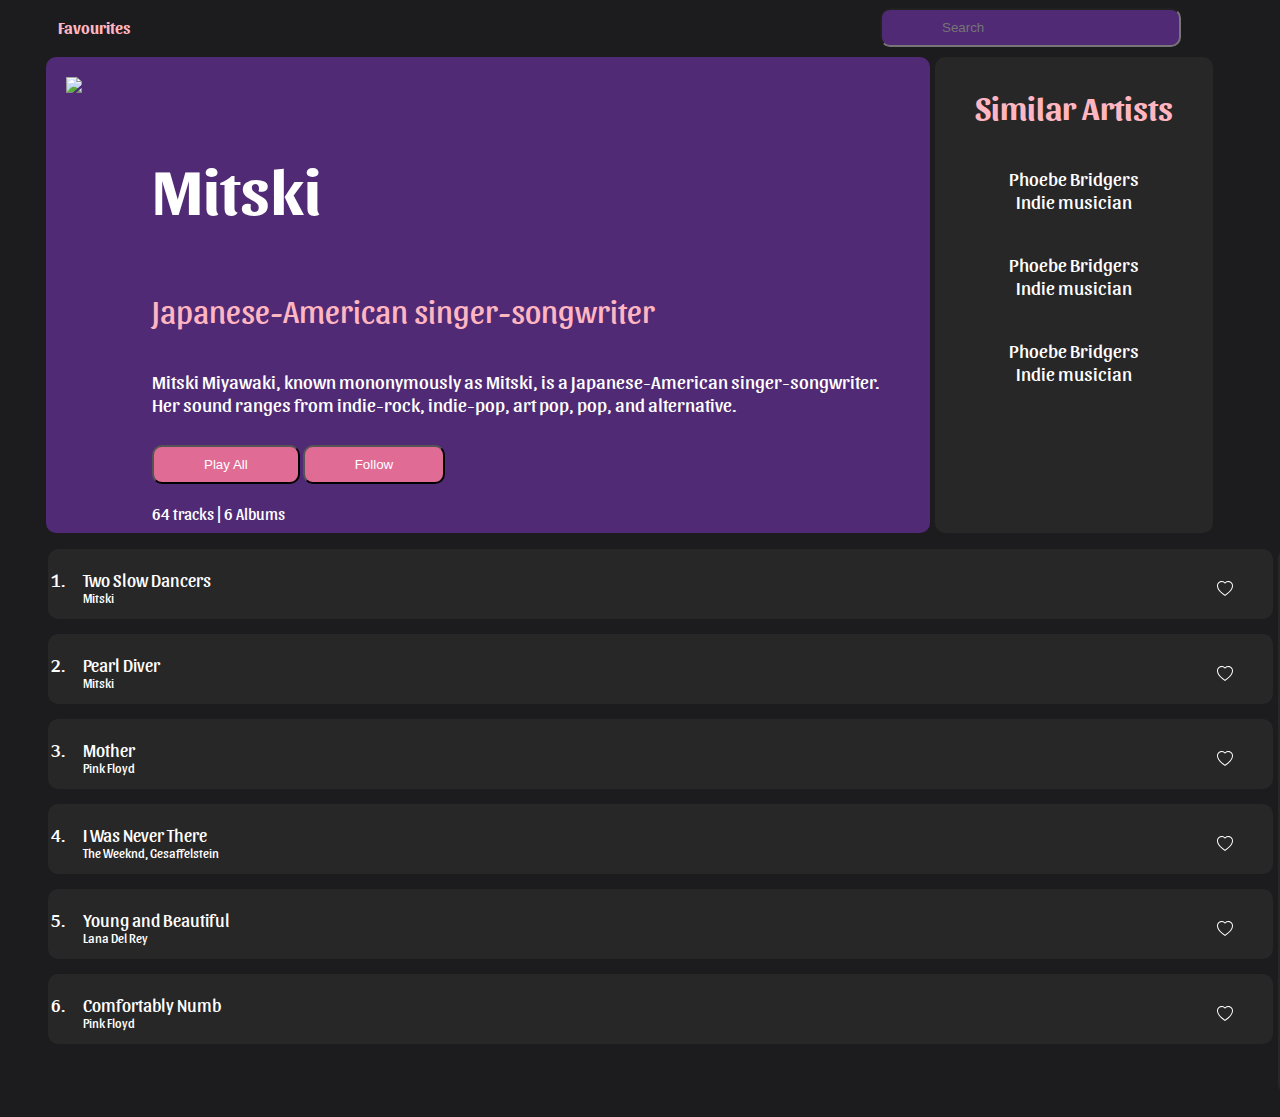
==== index.html @ 054924de "namechange1" ====
<!DOCTYPE html>
<html lang="en">

<head>
    <title>music player</title>
    <link rel="stylesheet" href="musicp.css">
</head>

<body>
    <div style="display: flex;">
        <div id="fav">
            <b>Favourites</b>
        </div>
        <div id="search">
            <input type="text" placeholder="Search">
        </div>

        <div id="bell">

        </div>

        <div id="icon">
            <img src="">
        </div>


    </div>
    

    <div style="display: flex;">
        <div style="display: flex;" class="maininfo">
            <div id="img">
                <img src="https://i.redd.it/0oanknqkusr71.png">
            </div>

            <div id="main">
                <div id="info">
                    <h1>Mitski</h1>
                </div>
                <div id="info1">
                    Japanese-American singer-songwriter
                </div>
                <div id="info2">
                    Mitski Miyawaki, known mononymously as Mitski, is a Japanese-American singer-songwriter.<br>
                    Her sound ranges from indie-rock, indie-pop, art pop, pop, and alternative.
                </div>
                    
                

                <div id="button">
                    <button name="Play All">Play All</button>
                    <button>Follow</button>

                </div>
                <div id="tracks">
                    64 tracks |
                    6 Albums
                </div>
            </div>
        </div>

        <div id="sim">
            <div id="simi">
                <b>Similar Artists</b>
            </div>

            <div id="ph1">
                <!-- <div class="imges">
                    <img
                        <!-- src="https://s3.amazonaws.com/thumbnails.thecrimson.com/photos/2020/06/28/114108_1345084.jpg.1500x1500_q95_crop-smart_upscale.jpg"> -->
                <!-- </div> -->
                
                Phoebe Bridgers<br>
                Indie musician
            </div>
            <div id="ph2">
                <!-- <div class="imges">
                    <img -->
                <!-- src="https://s3.amazonaws.com/thumbnails.thecrimson.com/photos/2020/06/28/114108_1345084.jpg.1500x1500_q95_crop-smart_upscale.jpg">
                </div> -->
                

                Phoebe Bridgers<br>
                Indie musician
            </div>
            <div id="ph3">
                <!-- <div class="imges">
                    <img
                         src="https://s3.amazonaws.com/thumbnails.thecrimson.com/photos/2020/06/28/114108_1345084.jpg.1500x1500_q95_crop-smart_upscale.jpg"> -->
                <!-- </div>   -->

                
                Phoebe Bridgers<br>
                Indie musician
            </div>
        </div>
    </div>

    <div style="display: flex;">

        <div id="songs">
            <ol type="1 ">

                <div id="song1">
                    <div class="btn">
                    
                        <svg xmlns="http://www.w3.org/2000/svg" width="16" height="16" fill="currentColor" class="bi bi-heart" viewBox="0 0 16 16">
                            <path d="m8 2.748-.717-.737C5.6.281 2.514.878 1.4 3.053c-.523 1.023-.641 2.5.314 4.385.92 1.815 2.834 3.989 6.286 6.357 3.452-2.368 5.365-4.542 6.286-6.357.955-1.886.838-3.362.314-4.385C13.486.878 10.4.28 8.717 2.01L8 2.748zM8 15C-7.333 4.868 3.279-3.04 7.824 1.143c.06.055.119.112.176.171a3.12 3.12 0 0 1 .176-.17C12.72-3.042 23.333 4.867 8 15z"/>
                          </svg>
                    </div>
                    <li style="padding-left: 15px;">


                        Two Slow Dancers<br>
                        <div class="smal">
                            Mitski
                        </div>
                        
                    </li>
                </div>


                <div id="song2">
                    <div class="btn">
                    
                        <svg xmlns="http://www.w3.org/2000/svg" width="16" height="16" fill="currentColor" class="bi bi-heart" viewBox="0 0 16 16">
                            <path d="m8 2.748-.717-.737C5.6.281 2.514.878 1.4 3.053c-.523 1.023-.641 2.5.314 4.385.92 1.815 2.834 3.989 6.286 6.357 3.452-2.368 5.365-4.542 6.286-6.357.955-1.886.838-3.362.314-4.385C13.486.878 10.4.28 8.717 2.01L8 2.748zM8 15C-7.333 4.868 3.279-3.04 7.824 1.143c.06.055.119.112.176.171a3.12 3.12 0 0 1 .176-.17C12.72-3.042 23.333 4.867 8 15z"/>
                          </svg>
                    </div>
                    <li style="padding-left: 15px;">

                        Pearl Diver<br>
                        <div class="smal">
                            Mitski
                        </div>
                        
                    </li>
                </div>


                <div id="song3">
                    <div class="btn">
                    
                        <svg xmlns="http://www.w3.org/2000/svg" width="16" height="16" fill="currentColor" class="bi bi-heart" viewBox="0 0 16 16">
                            <path d="m8 2.748-.717-.737C5.6.281 2.514.878 1.4 3.053c-.523 1.023-.641 2.5.314 4.385.92 1.815 2.834 3.989 6.286 6.357 3.452-2.368 5.365-4.542 6.286-6.357.955-1.886.838-3.362.314-4.385C13.486.878 10.4.28 8.717 2.01L8 2.748zM8 15C-7.333 4.868 3.279-3.04 7.824 1.143c.06.055.119.112.176.171a3.12 3.12 0 0 1 .176-.17C12.72-3.042 23.333 4.867 8 15z"/>
                          </svg>
                    </div>
                    <li style="padding-left: 15px;">
                        Mother<br>
                        <div class="smal">
                            Pink Floyd
                        </div>
                        
                    </li>
                </div>


                <div id="song4">
                    <div class="btn">
                    
                        <svg xmlns="http://www.w3.org/2000/svg" width="16" height="16" fill="currentColor" class="bi bi-heart" viewBox="0 0 16 16">
                            <path d="m8 2.748-.717-.737C5.6.281 2.514.878 1.4 3.053c-.523 1.023-.641 2.5.314 4.385.92 1.815 2.834 3.989 6.286 6.357 3.452-2.368 5.365-4.542 6.286-6.357.955-1.886.838-3.362.314-4.385C13.486.878 10.4.28 8.717 2.01L8 2.748zM8 15C-7.333 4.868 3.279-3.04 7.824 1.143c.06.055.119.112.176.171a3.12 3.12 0 0 1 .176-.17C12.72-3.042 23.333 4.867 8 15z"/>
                          </svg>
                    </div>
                    <li style="padding-left: 15px;" >
                        I Was Never There<br>
                        <div class="smal">
                            The Weeknd, Gesaffelstein
                        </div>
                        
                    </li>
                </div>
                </li>

                <div id="song5">
                    <div class="btn">
                    
                        <svg xmlns="http://www.w3.org/2000/svg" width="16" height="16" fill="currentColor" class="bi bi-heart" viewBox="0 0 16 16">
                            <path d="m8 2.748-.717-.737C5.6.281 2.514.878 1.4 3.053c-.523 1.023-.641 2.5.314 4.385.92 1.815 2.834 3.989 6.286 6.357 3.452-2.368 5.365-4.542 6.286-6.357.955-1.886.838-3.362.314-4.385C13.486.878 10.4.28 8.717 2.01L8 2.748zM8 15C-7.333 4.868 3.279-3.04 7.824 1.143c.06.055.119.112.176.171a3.12 3.12 0 0 1 .176-.17C12.72-3.042 23.333 4.867 8 15z"/>
                          </svg>
                    </div>
                    <li style="padding-left: 15px;">
                        Young and Beautiful<br>
                        <div class="smal">
                            Lana Del Rey
                        </div>
                        
                    </li>
                </div>


                <div id="song6">
                    <div class="btn">
                    
                        <svg xmlns="http://www.w3.org/2000/svg" width="16" height="16" fill="currentColor" class="bi bi-heart" viewBox="0 0 16 16" onclick="changeRed()">
                            <path d="m8 2.748-.717-.737C5.6.281 2.514.878 1.4 3.053c-.523 1.023-.641 2.5.314 4.385.92 1.815 2.834 3.989 6.286 6.357 3.452-2.368 5.365-4.542 6.286-6.357.955-1.886.838-3.362.314-4.385C13.486.878 10.4.28 8.717 2.01L8 2.748zM8 15C-7.333 4.868 3.279-3.04 7.824 1.143c.06.055.119.112.176.171a3.12 3.12 0 0 1 .176-.17C12.72-3.042 23.333 4.867 8 15z"/>
                        </svg>
                    </div>
                    <li style="padding-left: 15px;">
                        Comfortably Numb<br>
                        <div class="smal">
                            Pink Floyd
                        </div>
                        
                    </li>
                
                
                    
                </div>

            </ol>
        </div>

        <div id="recent">
            <div id="simi">
                <b>Recently Played</b>
            </div>

            <ol>
            <div id="ph1">
                <!-- <div class="imges">
                    <img
                        <!-- src="https://s3.amazonaws.com/thumbnails.thecrimson.com/photos/2020/06/28/114108_1345084.jpg.1500x1500_q95_crop-smart_upscale.jpg"> -->
                <!-- </div> -->
                <li style="padding-left: 15px;">
                    Phoebe Bridgers<br>
                    Indie musician
                </li>
                
            </div>
            <div id="ph2">
                <!-- <div class="imges">
                    <img -->
                <!-- src="https://s3.amazonaws.com/thumbnails.thecrimson.com/photos/2020/06/28/114108_1345084.jpg.1500x1500_q95_crop-smart_upscale.jpg">
                </div> -->
                <li style="padding-left: 15px;">
                Phoebe Bridgers<br>
                Indie musician
                </li>
            </div>
            <div id="ph3">
                <!-- <div class="imges">
                    <img
                         src="https://s3.amazonaws.com/thumbnails.thecrimson.com/photos/2020/06/28/114108_1345084.jpg.1500x1500_q95_crop-smart_upscale.jpg"> -->
                <!-- </div>   -->
                <li style="padding-left: 15px;">
                Phoebe Bridgers<br>
                Indie musician
                </li>
            </div>
            </ol>
        </div>

    </div>

<script>
    function changeRed()
    {
        alert("clicked");
        this.style.color = 'red';
    }
</script>


</body>

</html>
---- musicp.css ----
@import url('https://fonts.googleapis.com/css2?family=Sansita:wght@400;700;900&display=swap');


body{
    background-color: rgba(13, 13, 15, 0.938);
    font-family: 'Sansita', sans-serif;
}

img{
    padding: 20px;
    border-image: round;
    border-radius: 5%;
    
}

#fav{
    color: lightpink;
    padding: 10px 50px;
}
input {
    padding: 10px 60px;
    background-color: rgb(80, 42, 117);
    color: white;
    float: right;
    margin-left: 700px;
    border-radius: 10px;
    margin-bottom: 10px;
    
}


.maininfo{
    background-color: rgb(80, 42, 117);
    color: white;
    padding: 0;
    border-radius: 10px;
    margin-left: 38px;
}

#info{
    padding: 50px 10px 0px 50px;
    font-size: xx-large;
}

#info1{
    padding: 20px 50px;
    font-size: xx-large;
    color: lightpink;
}

#info2{
    padding: 20px 50px;
    font-size: larger;
}


#button{
    padding: 10px 50px;
}

button{
    background-color: rgb(224, 108, 149);
    color: white;
    padding: 10px 50px;
    border-radius: 10px;
}

#tracks{
    padding: 10px 50px;
}

#songs{
    color: white;
}

#sim{
    color: white;
    padding: 10px 20px;
    background-color: rgb(39, 39, 39);
    border-radius: 10px;
    text-align: center;
    margin-left: 5px;
    
}

#simi{
    padding: 20px 20px;
    font-size: xx-large;
    color: lightpink;
    text-align: center;
}

#ph1{
    padding: 20px 20px;
    font-size: larger;
}

#ph2{
    padding: 20px 20px;
    font-size: larger;
}

#ph3{
    padding: 20px 20px;
    font-size: larger;
}

/* .imges{
    width: 60px;
    height: 60px;
} */

#song1{
    padding: 20px 20px;
    background-color: rgb(39, 39, 39) ;
    width: 1185px;
    height: 30px;
    text-align: left;
    font-size: large;
    margin-top: 15px;
    border-radius: 10px;
    

}
#song2{
    padding: 20px 20px;
    background-color: rgb(39, 39, 39) ;
    width: 1185px;
    height: 30px;
    text-align: left;
    font-size: large;
    margin-top: 15px;
    border-radius: 10px;


}
#song3{
    padding: 20px 20px;
    background-color: rgb(39, 39, 39) ;
    width: 1185px;
    height: 30px;
    text-align: left;
    font-size: large;
    margin-top: 15px;
    border-radius: 10px;


}
#song4{
    padding: 20px 20px;
    background-color: rgb(39, 39, 39) ;
    width: 1185px;
    height: 30px;
    text-align: left;
    font-size: large;
    margin-top: 15px;
    border-radius: 10px;


}
#song5{
    padding: 20px 20px;
    background-color: rgb(39, 39, 39) ;
    width: 1185px;
    height: 30px;
    text-align: left;
    font-size: large;
    margin-top: 15px;
    border-radius: 10px;


}
#song6{
    padding: 20px 20px;
    background-color: rgb(39, 39, 39) ;
    width: 1185px;
    height: 30px;
    text-align: left;
    font-size: large;
    margin-top: 15px;
    border-radius: 10px;


}

.smal{
    font-size: small;
}

.btn{
    float: right;
    padding: 10px 20px;
    
}

#recent{
    color: white;
    background-color: rgb(39, 39, 39);
    
    border-radius: 10px;
    margin-left: 5px;
    margin-top: 15px;
    margin-bottom: 15px;
    margin-right: 0px;
}
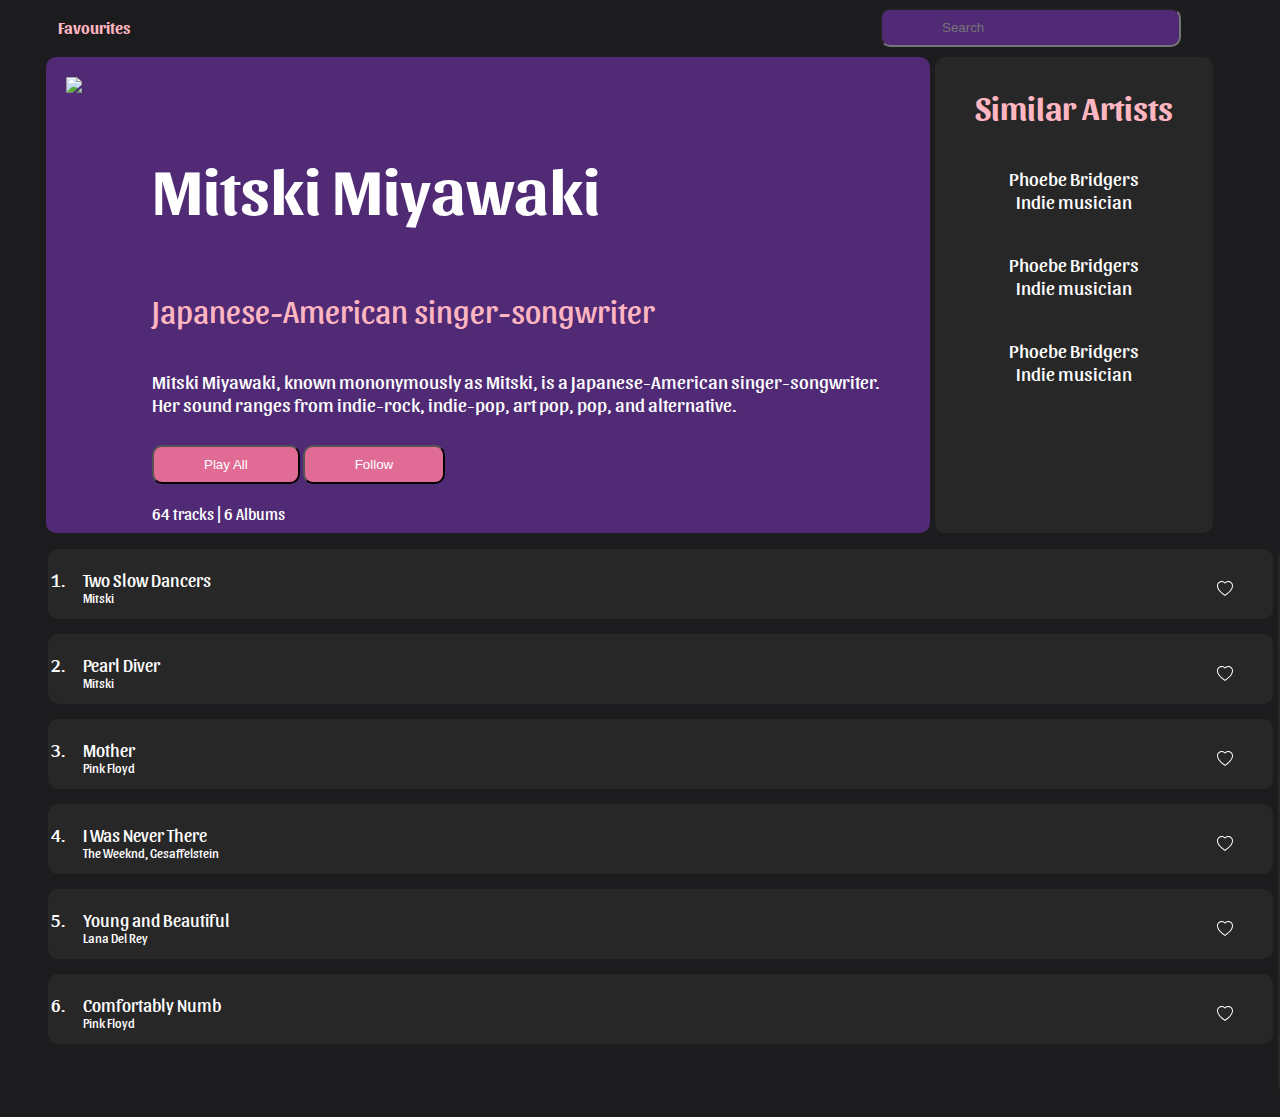
==== commit 811975e7: "name" ====
--- a/index.html
+++ b/index.html
@@ -35,7 +35,7 @@
 
             <div id="main">
                 <div id="info">
-                    <h1>Mitski</h1>
+                    <h1>Mitski Miyawaki</h1>
                 </div>
                 <div id="info1">
                     Japanese-American singer-songwriter
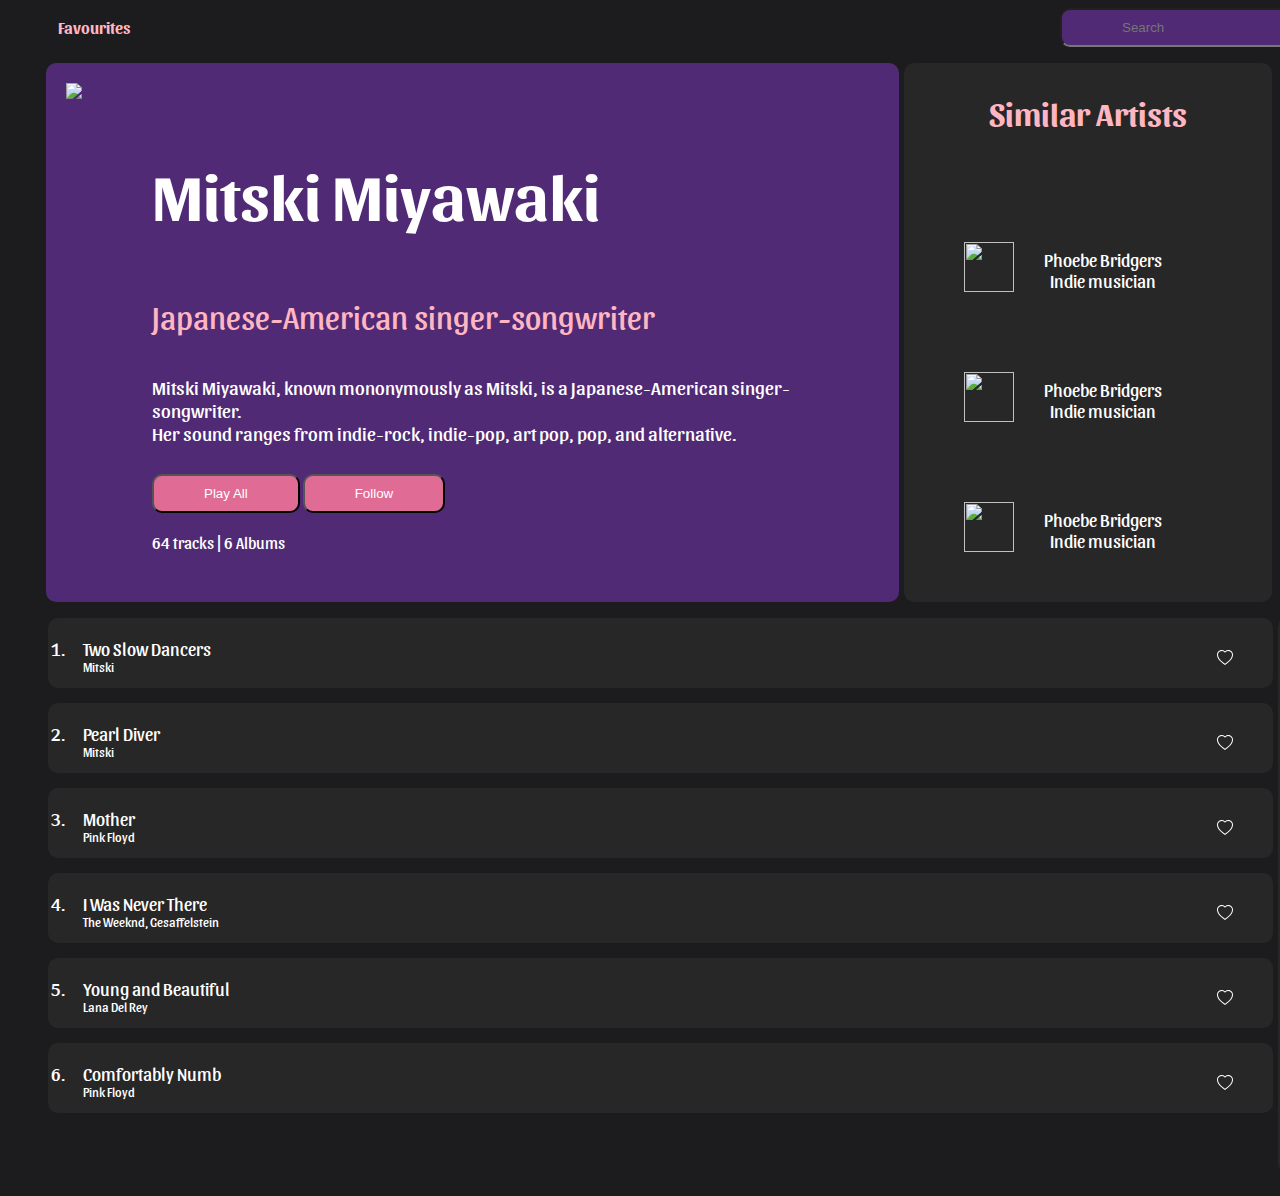
==== commit 288d3934: "changes" ====
--- a/index.html
+++ b/index.html
@@ -4,6 +4,12 @@
 <head>
     <title>music player</title>
     <link rel="stylesheet" href="musicp.css">
+    <script src="https://cdn.jsdelivr.net/npm/@popperjs/core@2.9.2/dist/umd/popper.min.js"
+        integrity="sha384-IQsoLXl5PILFhosVNubq5LC7Qb9DXgDA9i+tQ8Zj3iwWAwPtgFTxbJ8NT4GN1R8p"
+        crossorigin="anonymous"></script>
+    <script src="https://cdn.jsdelivr.net/npm/bootstrap@5.0.2/dist/js/bootstrap.min.js"
+        integrity="sha384-cVKIPhGWiC2Al4u+LWgxfKTRIcfu0JTxR+EQDz/bgldoEyl4H0zUF0QKbrJ0EcQF"
+        crossorigin="anonymous"></script>
 </head>
 
 <body>
@@ -16,16 +22,31 @@
         </div>
 
         <div id="bell">
+            <svg xmlns="http://www.w3.org/2000/svg" width="22" height="22" fill="Pink" class="bi bi-bell"
+                viewBox="0 0 16 16">
+                <path
+                    d="M8 16a2 2 0 0 0 2-2H6a2 2 0 0 0 2 2zM8 1.918l-.797.161A4.002 4.002 0 0 0 4 6c0 .628-.134 2.197-.459 3.742-.16.767-.376 1.566-.663 2.258h10.244c-.287-.692-.502-1.49-.663-2.258C12.134 8.197 12 6.628 12 6a4.002 4.002 0 0 0-3.203-3.92L8 1.917zM14.22 12c.223.447.481.801.78 1H1c.299-.199.557-.553.78-1C2.68 10.2 3 6.88 3 6c0-2.42 1.72-4.44 4.005-4.901a1 1 0 1 1 1.99 0A5.002 5.002 0 0 1 13 6c0 .88.32 4.2 1.22 6z" />
+            </svg>
+            <!-- <button type="button" class="btn btn-primary">
+                Notifications <span class="badge bg-secondary">4</span>
+            </button> -->
 
         </div>
 
         <div id="icon">
-            <img src="">
+            <!-- <img src=""> -->
+            <button type="button" class="btn btn-primary position-relative">
+                Profile
+                <span
+                    class="position-absolute top-0 start-100 translate-middle p-2 bg-danger border border-light rounded-circle">
+                    <span class="visually-hidden"></span>
+                </span>
+            </button>
         </div>
 
 
     </div>
-    
+
 
     <div style="display: flex;">
         <div style="display: flex;" class="maininfo">
@@ -44,8 +65,8 @@
                     Mitski Miyawaki, known mononymously as Mitski, is a Japanese-American singer-songwriter.<br>
                     Her sound ranges from indie-rock, indie-pop, art pop, pop, and alternative.
                 </div>
-                    
-                
+
+
 
                 <div id="button">
                     <button name="Play All">Play All</button>
@@ -59,40 +80,47 @@
             </div>
         </div>
 
-        <div id="sim">
+        <div id="sim" >
             <div id="simi">
                 <b>Similar Artists</b>
             </div>
-
-            <div id="ph1">
-                <!-- <div class="imges">
-                    <img
-                        <!-- src="https://s3.amazonaws.com/thumbnails.thecrimson.com/photos/2020/06/28/114108_1345084.jpg.1500x1500_q95_crop-smart_upscale.jpg"> -->
-                <!-- </div> -->
-                
-                Phoebe Bridgers<br>
-                Indie musician
-            </div>
-            <div id="ph2">
-                <!-- <div class="imges">
-                    <img -->
-                <!-- src="https://s3.amazonaws.com/thumbnails.thecrimson.com/photos/2020/06/28/114108_1345084.jpg.1500x1500_q95_crop-smart_upscale.jpg">
-                </div> -->
-                
-
-                Phoebe Bridgers<br>
-                Indie musician
-            </div>
-            <div id="ph3">
-                <!-- <div class="imges">
-                    <img
-                         src="https://s3.amazonaws.com/thumbnails.thecrimson.com/photos/2020/06/28/114108_1345084.jpg.1500x1500_q95_crop-smart_upscale.jpg"> -->
-                <!-- </div>   -->
-
-                
-                Phoebe Bridgers<br>
-                Indie musician
-            </div>
+        <div style="display: flex; flex-wrap: wrap;">
+            <div id="ph1" style="display: flex; flex-wrap: wrap;">
+                <div class="imges">
+                    <img src="https://s3.amazonaws.com/thumbnails.thecrimson.com/photos/2020/06/28/114108_1345084.jpg.1500x1500_q95_crop-smart_upscale.jpg"
+                        width="50px" height="50px">
+                </div>
+                <div id="ph11">
+                    Phoebe Bridgers<br>
+                    Indie musician
+
+                </div>
+            </div>
+            <div id="ph2" style="display: flex; flex-wrap: wrap;">
+                <div class="imges">
+                    <img src="https://s3.amazonaws.com/thumbnails.thecrimson.com/photos/2020/06/28/114108_1345084.jpg.1500x1500_q95_crop-smart_upscale.jpg"
+                        width="50px" height="50px">
+                </div>
+
+                <div id="ph21">
+                    Phoebe Bridgers<br>
+                    Indie musician
+                </div>
+
+            </div>
+            <div id="ph3" style="display: flex; flex-wrap: wrap;">
+                <div class="imges">
+                    <img src="https://s3.amazonaws.com/thumbnails.thecrimson.com/photos/2020/06/28/114108_1345084.jpg.1500x1500_q95_crop-smart_upscale.jpg"
+                        width="50px" height="50px">
+                </div>
+
+                <div id="ph31">
+                    Phoebe Bridgers<br>
+                    Indie musician
+                </div>
+
+            </div>
+        </div>
         </div>
     </div>
 
@@ -103,10 +131,12 @@
 
                 <div id="song1">
                     <div class="btn">
-                    
-                        <svg xmlns="http://www.w3.org/2000/svg" width="16" height="16" fill="currentColor" class="bi bi-heart" viewBox="0 0 16 16">
-                            <path d="m8 2.748-.717-.737C5.6.281 2.514.878 1.4 3.053c-.523 1.023-.641 2.5.314 4.385.92 1.815 2.834 3.989 6.286 6.357 3.452-2.368 5.365-4.542 6.286-6.357.955-1.886.838-3.362.314-4.385C13.486.878 10.4.28 8.717 2.01L8 2.748zM8 15C-7.333 4.868 3.279-3.04 7.824 1.143c.06.055.119.112.176.171a3.12 3.12 0 0 1 .176-.17C12.72-3.042 23.333 4.867 8 15z"/>
-                          </svg>
+
+                        <svg xmlns="http://www.w3.org/2000/svg" width="16" height="16" fill="currentColor"
+                            class="bi bi-heart" viewBox="0 0 16 16">
+                            <path
+                                d="m8 2.748-.717-.737C5.6.281 2.514.878 1.4 3.053c-.523 1.023-.641 2.5.314 4.385.92 1.815 2.834 3.989 6.286 6.357 3.452-2.368 5.365-4.542 6.286-6.357.955-1.886.838-3.362.314-4.385C13.486.878 10.4.28 8.717 2.01L8 2.748zM8 15C-7.333 4.868 3.279-3.04 7.824 1.143c.06.055.119.112.176.171a3.12 3.12 0 0 1 .176-.17C12.72-3.042 23.333 4.867 8 15z" />
+                        </svg>
                     </div>
                     <li style="padding-left: 15px;">
 
@@ -115,17 +145,19 @@
                         <div class="smal">
                             Mitski
                         </div>
-                        
+
                     </li>
                 </div>
 
 
                 <div id="song2">
                     <div class="btn">
-                    
-                        <svg xmlns="http://www.w3.org/2000/svg" width="16" height="16" fill="currentColor" class="bi bi-heart" viewBox="0 0 16 16">
-                            <path d="m8 2.748-.717-.737C5.6.281 2.514.878 1.4 3.053c-.523 1.023-.641 2.5.314 4.385.92 1.815 2.834 3.989 6.286 6.357 3.452-2.368 5.365-4.542 6.286-6.357.955-1.886.838-3.362.314-4.385C13.486.878 10.4.28 8.717 2.01L8 2.748zM8 15C-7.333 4.868 3.279-3.04 7.824 1.143c.06.055.119.112.176.171a3.12 3.12 0 0 1 .176-.17C12.72-3.042 23.333 4.867 8 15z"/>
-                          </svg>
+
+                        <svg xmlns="http://www.w3.org/2000/svg" width="16" height="16" fill="currentColor"
+                            class="bi bi-heart" viewBox="0 0 16 16">
+                            <path
+                                d="m8 2.748-.717-.737C5.6.281 2.514.878 1.4 3.053c-.523 1.023-.641 2.5.314 4.385.92 1.815 2.834 3.989 6.286 6.357 3.452-2.368 5.365-4.542 6.286-6.357.955-1.886.838-3.362.314-4.385C13.486.878 10.4.28 8.717 2.01L8 2.748zM8 15C-7.333 4.868 3.279-3.04 7.824 1.143c.06.055.119.112.176.171a3.12 3.12 0 0 1 .176-.17C12.72-3.042 23.333 4.867 8 15z" />
+                        </svg>
                     </div>
                     <li style="padding-left: 15px;">
 
@@ -133,67 +165,75 @@
                         <div class="smal">
                             Mitski
                         </div>
-                        
+
                     </li>
                 </div>
 
 
                 <div id="song3">
                     <div class="btn">
-                    
-                        <svg xmlns="http://www.w3.org/2000/svg" width="16" height="16" fill="currentColor" class="bi bi-heart" viewBox="0 0 16 16">
-                            <path d="m8 2.748-.717-.737C5.6.281 2.514.878 1.4 3.053c-.523 1.023-.641 2.5.314 4.385.92 1.815 2.834 3.989 6.286 6.357 3.452-2.368 5.365-4.542 6.286-6.357.955-1.886.838-3.362.314-4.385C13.486.878 10.4.28 8.717 2.01L8 2.748zM8 15C-7.333 4.868 3.279-3.04 7.824 1.143c.06.055.119.112.176.171a3.12 3.12 0 0 1 .176-.17C12.72-3.042 23.333 4.867 8 15z"/>
-                          </svg>
+
+                        <svg xmlns="http://www.w3.org/2000/svg" width="16" height="16" fill="currentColor"
+                            class="bi bi-heart" viewBox="0 0 16 16">
+                            <path
+                                d="m8 2.748-.717-.737C5.6.281 2.514.878 1.4 3.053c-.523 1.023-.641 2.5.314 4.385.92 1.815 2.834 3.989 6.286 6.357 3.452-2.368 5.365-4.542 6.286-6.357.955-1.886.838-3.362.314-4.385C13.486.878 10.4.28 8.717 2.01L8 2.748zM8 15C-7.333 4.868 3.279-3.04 7.824 1.143c.06.055.119.112.176.171a3.12 3.12 0 0 1 .176-.17C12.72-3.042 23.333 4.867 8 15z" />
+                        </svg>
                     </div>
                     <li style="padding-left: 15px;">
                         Mother<br>
                         <div class="smal">
                             Pink Floyd
                         </div>
-                        
+
                     </li>
                 </div>
 
 
                 <div id="song4">
                     <div class="btn">
-                    
-                        <svg xmlns="http://www.w3.org/2000/svg" width="16" height="16" fill="currentColor" class="bi bi-heart" viewBox="0 0 16 16">
-                            <path d="m8 2.748-.717-.737C5.6.281 2.514.878 1.4 3.053c-.523 1.023-.641 2.5.314 4.385.92 1.815 2.834 3.989 6.286 6.357 3.452-2.368 5.365-4.542 6.286-6.357.955-1.886.838-3.362.314-4.385C13.486.878 10.4.28 8.717 2.01L8 2.748zM8 15C-7.333 4.868 3.279-3.04 7.824 1.143c.06.055.119.112.176.171a3.12 3.12 0 0 1 .176-.17C12.72-3.042 23.333 4.867 8 15z"/>
-                          </svg>
-                    </div>
-                    <li style="padding-left: 15px;" >
+
+                        <svg xmlns="http://www.w3.org/2000/svg" width="16" height="16" fill="currentColor"
+                            class="bi bi-heart" viewBox="0 0 16 16">
+                            <path
+                                d="m8 2.748-.717-.737C5.6.281 2.514.878 1.4 3.053c-.523 1.023-.641 2.5.314 4.385.92 1.815 2.834 3.989 6.286 6.357 3.452-2.368 5.365-4.542 6.286-6.357.955-1.886.838-3.362.314-4.385C13.486.878 10.4.28 8.717 2.01L8 2.748zM8 15C-7.333 4.868 3.279-3.04 7.824 1.143c.06.055.119.112.176.171a3.12 3.12 0 0 1 .176-.17C12.72-3.042 23.333 4.867 8 15z" />
+                        </svg>
+                    </div>
+                    <li style="padding-left: 15px;">
                         I Was Never There<br>
                         <div class="smal">
                             The Weeknd, Gesaffelstein
                         </div>
-                        
+
                     </li>
                 </div>
                 </li>
 
                 <div id="song5">
                     <div class="btn">
-                    
-                        <svg xmlns="http://www.w3.org/2000/svg" width="16" height="16" fill="currentColor" class="bi bi-heart" viewBox="0 0 16 16">
-                            <path d="m8 2.748-.717-.737C5.6.281 2.514.878 1.4 3.053c-.523 1.023-.641 2.5.314 4.385.92 1.815 2.834 3.989 6.286 6.357 3.452-2.368 5.365-4.542 6.286-6.357.955-1.886.838-3.362.314-4.385C13.486.878 10.4.28 8.717 2.01L8 2.748zM8 15C-7.333 4.868 3.279-3.04 7.824 1.143c.06.055.119.112.176.171a3.12 3.12 0 0 1 .176-.17C12.72-3.042 23.333 4.867 8 15z"/>
-                          </svg>
+
+                        <svg xmlns="http://www.w3.org/2000/svg" width="16" height="16" fill="currentColor"
+                            class="bi bi-heart" viewBox="0 0 16 16">
+                            <path
+                                d="m8 2.748-.717-.737C5.6.281 2.514.878 1.4 3.053c-.523 1.023-.641 2.5.314 4.385.92 1.815 2.834 3.989 6.286 6.357 3.452-2.368 5.365-4.542 6.286-6.357.955-1.886.838-3.362.314-4.385C13.486.878 10.4.28 8.717 2.01L8 2.748zM8 15C-7.333 4.868 3.279-3.04 7.824 1.143c.06.055.119.112.176.171a3.12 3.12 0 0 1 .176-.17C12.72-3.042 23.333 4.867 8 15z" />
+                        </svg>
                     </div>
                     <li style="padding-left: 15px;">
                         Young and Beautiful<br>
                         <div class="smal">
                             Lana Del Rey
                         </div>
-                        
+
                     </li>
                 </div>
 
 
                 <div id="song6">
                     <div class="btn">
-                    
-                        <svg xmlns="http://www.w3.org/2000/svg" width="16" height="16" fill="currentColor" class="bi bi-heart" viewBox="0 0 16 16" onclick="changeRed()">
-                            <path d="m8 2.748-.717-.737C5.6.281 2.514.878 1.4 3.053c-.523 1.023-.641 2.5.314 4.385.92 1.815 2.834 3.989 6.286 6.357 3.452-2.368 5.365-4.542 6.286-6.357.955-1.886.838-3.362.314-4.385C13.486.878 10.4.28 8.717 2.01L8 2.748zM8 15C-7.333 4.868 3.279-3.04 7.824 1.143c.06.055.119.112.176.171a3.12 3.12 0 0 1 .176-.17C12.72-3.042 23.333 4.867 8 15z"/>
+
+                        <svg xmlns="http://www.w3.org/2000/svg" width="16" height="16" fill="currentColor"
+                            class="bi bi-heart" viewBox="0 0 16 16" onclick="changeRed()">
+                            <path
+                                d="m8 2.748-.717-.737C5.6.281 2.514.878 1.4 3.053c-.523 1.023-.641 2.5.314 4.385.92 1.815 2.834 3.989 6.286 6.357 3.452-2.368 5.365-4.542 6.286-6.357.955-1.886.838-3.362.314-4.385C13.486.878 10.4.28 8.717 2.01L8 2.748zM8 15C-7.333 4.868 3.279-3.04 7.824 1.143c.06.055.119.112.176.171a3.12 3.12 0 0 1 .176-.17C12.72-3.042 23.333 4.867 8 15z" />
                         </svg>
                     </div>
                     <li style="padding-left: 15px;">
@@ -201,11 +241,11 @@
                         <div class="smal">
                             Pink Floyd
                         </div>
-                        
-                    </li>
-                
-                
-                    
+
+                    </li>
+
+
+
                 </div>
 
             </ol>
@@ -217,49 +257,48 @@
             </div>
 
             <ol>
-            <div id="ph1">
-                <!-- <div class="imges">
+                <div id="ph1">
+                    <!-- <div class="imges">
                     <img
                         <!-- src="https://s3.amazonaws.com/thumbnails.thecrimson.com/photos/2020/06/28/114108_1345084.jpg.1500x1500_q95_crop-smart_upscale.jpg"> -->
-                <!-- </div> -->
-                <li style="padding-left: 15px;">
-                    Phoebe Bridgers<br>
-                    Indie musician
-                </li>
-                
-            </div>
-            <div id="ph2">
-                <!-- <div class="imges">
+                    <!-- </div> -->
+                    <li style="padding-left: 15px;">
+                        Phoebe Bridgers<br>
+                        Indie musician
+                    </li>
+
+                </div>
+                <div id="ph2">
+                    <!-- <div class="imges">
                     <img -->
-                <!-- src="https://s3.amazonaws.com/thumbnails.thecrimson.com/photos/2020/06/28/114108_1345084.jpg.1500x1500_q95_crop-smart_upscale.jpg">
+                    <!-- src="https://s3.amazonaws.com/thumbnails.thecrimson.com/photos/2020/06/28/114108_1345084.jpg.1500x1500_q95_crop-smart_upscale.jpg">
                 </div> -->
-                <li style="padding-left: 15px;">
-                Phoebe Bridgers<br>
-                Indie musician
-                </li>
-            </div>
-            <div id="ph3">
-                <!-- <div class="imges">
+                    <li style="padding-left: 15px;">
+                        Phoebe Bridgers<br>
+                        Indie musician
+                    </li>
+                </div>
+                <div id="ph3">
+                    <!-- <div class="imges">
                     <img
                          src="https://s3.amazonaws.com/thumbnails.thecrimson.com/photos/2020/06/28/114108_1345084.jpg.1500x1500_q95_crop-smart_upscale.jpg"> -->
-                <!-- </div>   -->
-                <li style="padding-left: 15px;">
-                Phoebe Bridgers<br>
-                Indie musician
-                </li>
-            </div>
+                    <!-- </div>   -->
+                    <li style="padding-left: 15px;">
+                        Phoebe Bridgers<br>
+                        Indie musician
+                    </li>
+                </div>
             </ol>
         </div>
 
     </div>
 
-<script>
-    function changeRed()
-    {
-        alert("clicked");
-        this.style.color = 'red';
-    }
-</script>
+    <script>
+        function changeRed() {
+            alert("clicked");
+            this.style.color = 'red';
+        }
+    </script>
 
 
 </body>
--- a/musicp.css
+++ b/musicp.css
@@ -18,6 +18,14 @@
     color: lightpink;
     padding: 10px 50px;
 }
+
+#bell{
+    padding: 15px 15px 15px 15px;
+    size-adjust: 20px;
+    margin-left: 10px;
+    
+
+}
 input {
     padding: 10px 60px;
     background-color: rgb(80, 42, 117);
@@ -26,6 +34,7 @@
     margin-left: 700px;
     border-radius: 10px;
     margin-bottom: 10px;
+    margin-left: 880px;
     
 }
 
@@ -81,7 +90,12 @@
     border-radius: 10px;
     text-align: center;
     margin-left: 5px;
-    
+    width: 340px;
+    
+}
+
+.imges{
+    border-radius: 10px;
 }
 
 #simi{
@@ -93,17 +107,33 @@
 
 #ph1{
     padding: 20px 20px;
-    font-size: larger;
+    font-size: large;
+    margin-top: 50px;
 }
 
 #ph2{
     padding: 20px 20px;
-    font-size: larger;
+    font-size: large;
 }
 
 #ph3{
     padding: 20px 20px;
-    font-size: larger;
+    font-size: large;
+}
+
+#ph11{
+    margin-top: 27px;
+    margin-left: 10px;
+}
+
+#ph21{
+    margin-top: 27px;
+    margin-left: 10px;
+}
+
+#ph31{
+    margin-top: 27px;
+    margin-left: 10px;
 }
 
 /* .imges{
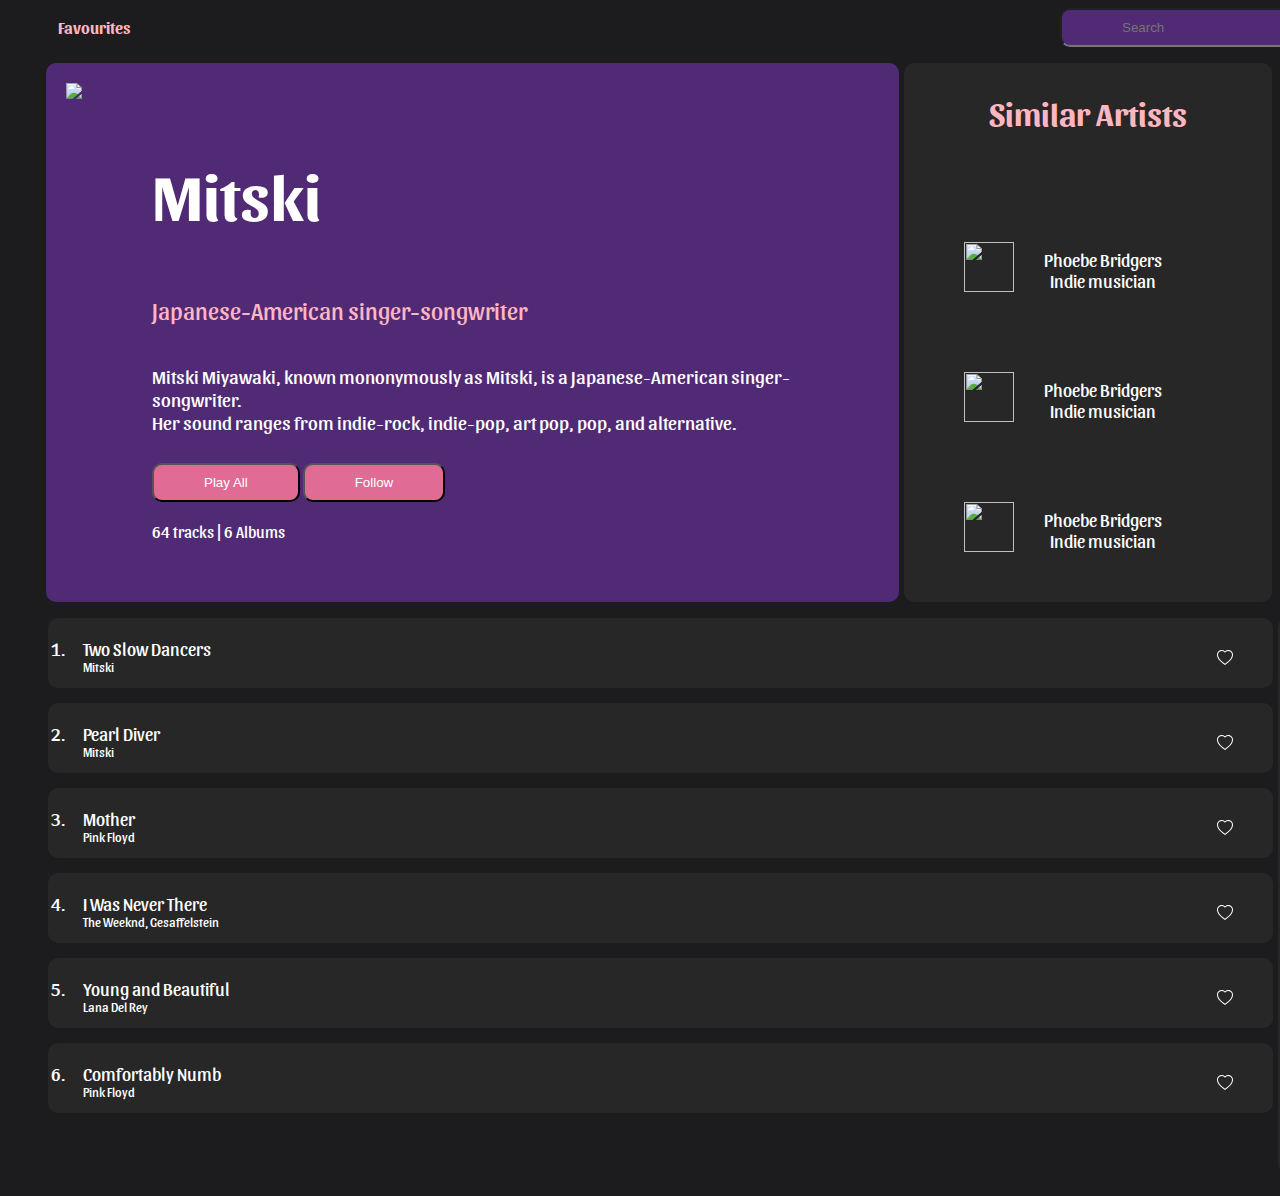
==== commit 70adf9d1: "changess" ====
--- a/index.html
+++ b/index.html
@@ -51,12 +51,12 @@
     <div style="display: flex;">
         <div style="display: flex;" class="maininfo">
             <div id="img">
-                <img src="https://i.redd.it/0oanknqkusr71.png">
+                <img src="https://i.redd.it/0oanknqkusr71.png" width="600px">
             </div>
 
             <div id="main">
                 <div id="info">
-                    <h1>Mitski Miyawaki</h1>
+                    <h1>Mitski</h1>
                 </div>
                 <div id="info1">
                     Japanese-American singer-songwriter
--- a/musicp.css
+++ b/musicp.css
@@ -54,7 +54,7 @@
 
 #info1{
     padding: 20px 50px;
-    font-size: xx-large;
+    font-size: x-large;
     color: lightpink;
 }
 
